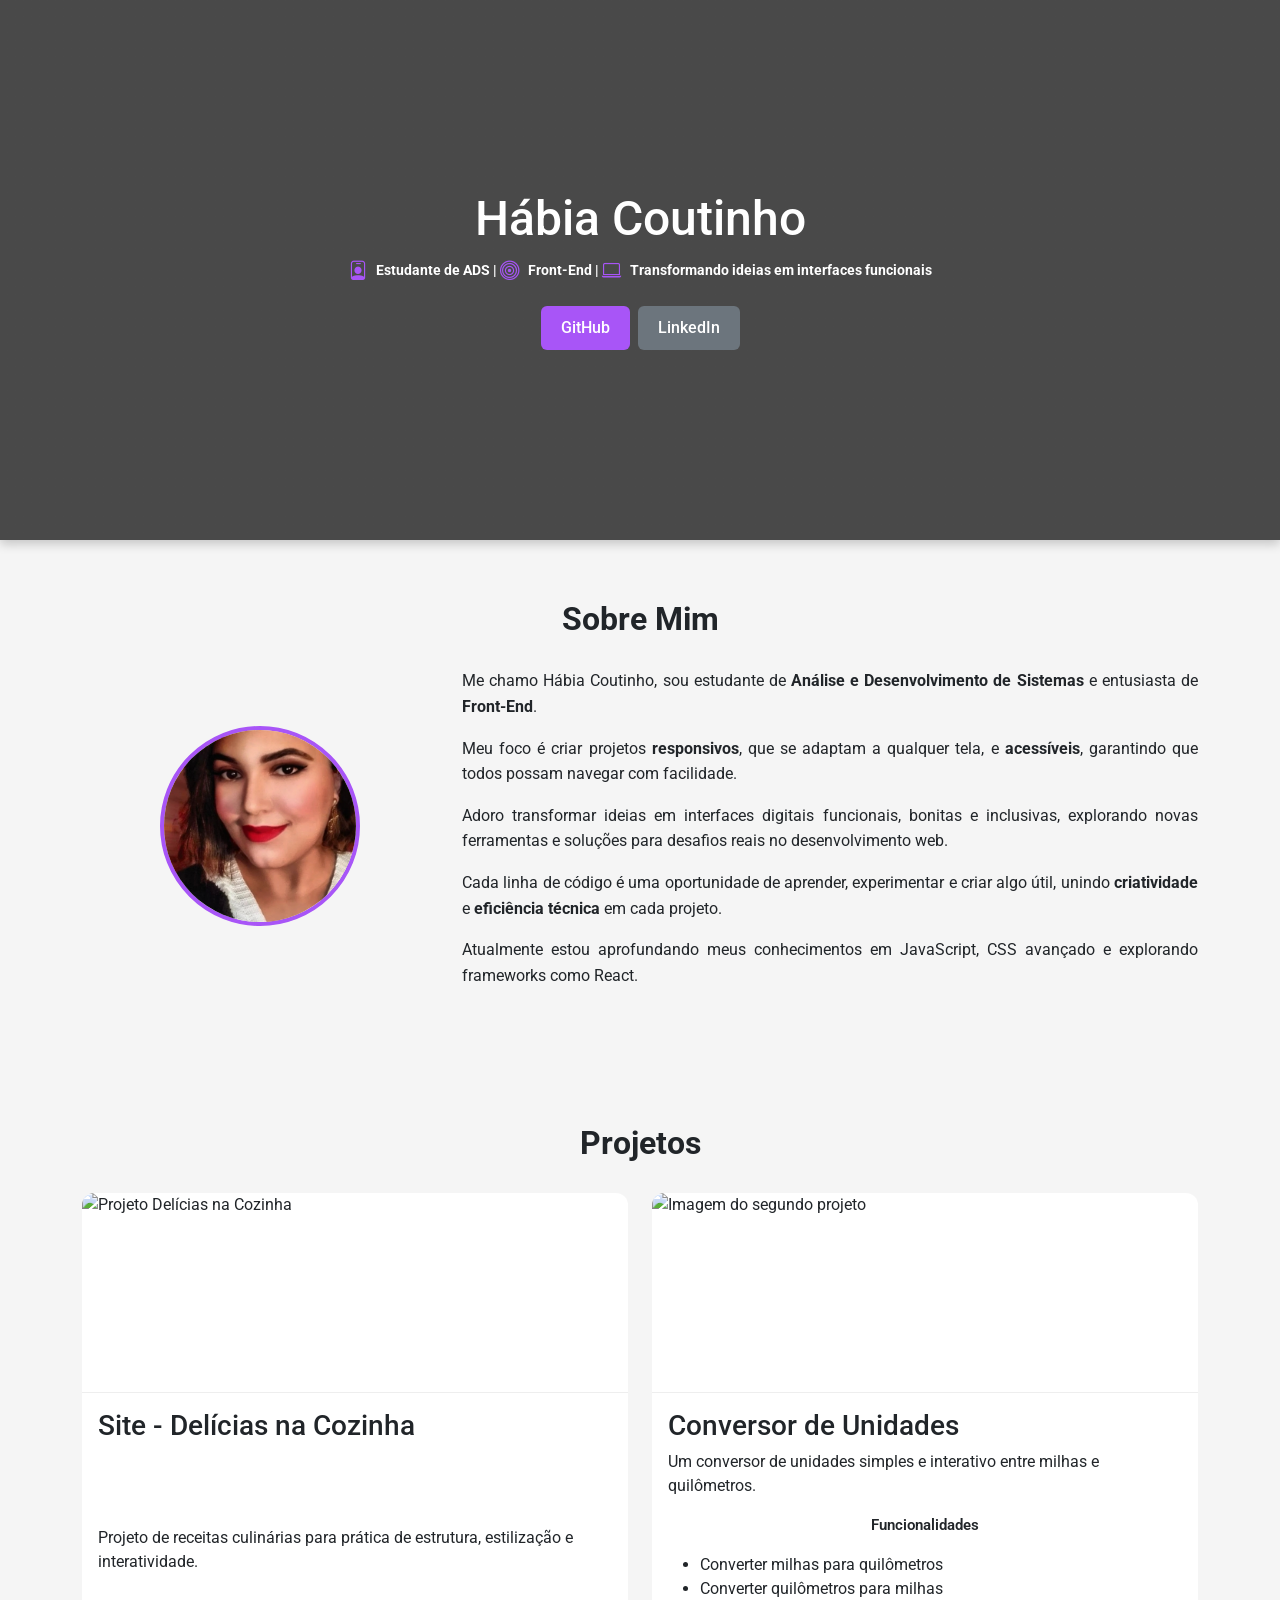
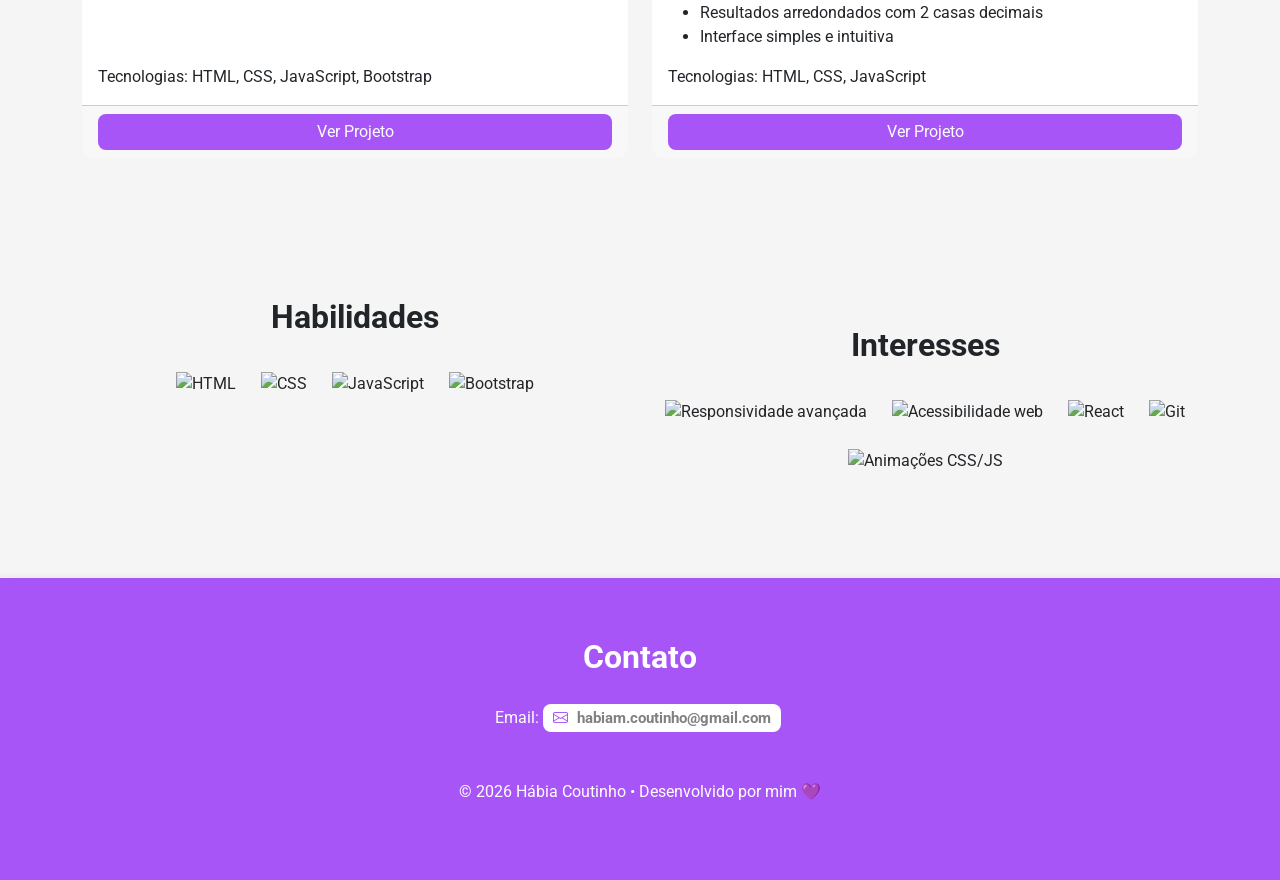
==== index.html @ af14fc9d "Update index.html" ====
<!doctype html>
<html lang="pt-BR">
  <head>
    <meta charset="UTF-8">
    <meta name="viewport" content="width=device-width, initial-scale=1.0">
    <title>Portfólio - Hábia Coutinho</title>

    <!--- =====SEO e acessibilidade===== -->
    <meta name="description" content="Portfólio de Hábia Coutinho, estudante de ADS focada em Front-End.">
    <meta name="author" content="Hábia Coutinho">
    <meta name="robots" content="index, follow">

    <!-- =====Ícone da aba===== -->
    <link rel="icon" href="favicon.ico">

    <!-- =====Bootstrap CSS===== -->
    <link href="https://cdn.jsdelivr.net/npm/bootstrap@5.3.2/dist/css/bootstrap.min.css" rel="stylesheet">

  <!-- =====Bootstrap Ícones===== -->
    <link rel="stylesheet" href="https://cdn.jsdelivr.net/npm/bootstrap-icons@1.13.0/font/bootstrap-icons.css">

  <!-- =====Google Fonts===== -->
    <link href="https://fonts.googleapis.com/css2?family=Roboto:wght@400;700&display=swap" rel="stylesheet">

  <!-- =====CSS externo===== -->
    <link rel="stylesheet" href="style.css">
  </head>

  <body>
  <!-- =====Cabeçalho===== -->
    <header class="header-footer hero">
      <div class="container">
        <h1>Hábia Coutinho</h1>
    <p class="descricao">
  <i class="bi bi-person-badge"></i> Estudante de ADS |
  <i class="bi bi-bullseye"></i> Front-End | <i class="bi bi-laptop"></i> Transformando ideias em interfaces funcionais
</p>

  <!-- =====Links de navegação===== -->
        <nav class="mt-3 d-flex justify-content-center gap-2">
          <a href="https://github.com/Habia-Coutinho" class="btn btn-primary" target="_blank" rel="noopener noreferrer">
            GitHub
          </a>
          <a href="https://www.linkedin.com/in/habia-coutinho" class="btn btn-secondary" target="_blank" rel="noopener noreferrer">
            LinkedIn
          </a>
        </nav>
      </div>
    </header>

    <!-- =====Descrição Sobre mim===== -->
    <section id="sobre-mim">
      <div class="container">
        <h2>Sobre Mim</h2>
<div class="row align-items-center">
  <!-- Foto -->
  <div class="col-md-4 text-center">
        <img src="imagens/minha-foto.png" alt="Foto de Hábia Coutinho" class="img-fluid foto-perfil">
  </div>
      <!-- Texto -->
<div class="col-md-8">
        <p>
          Me chamo Hábia Coutinho, sou estudante de <strong>Análise e Desenvolvimento de Sistemas</strong> e entusiasta de <strong>Front-End</strong>.</p>

         <p> Meu foco é criar projetos <strong>responsivos</strong>, que se adaptam a qualquer tela, e <strong>acessíveis</strong>, garantindo que todos possam navegar com facilidade.</p>

          <p>Adoro transformar ideias em interfaces digitais funcionais, bonitas e inclusivas, explorando novas ferramentas e soluções para desafios reais no desenvolvimento web.</p>

          <p>Cada linha de código é uma oportunidade de aprender, experimentar e criar algo útil, unindo <strong>criatividade</strong> e <strong>eficiência técnica</strong> em cada projeto.</p>
          
<p>Atualmente estou aprofundando meus conhecimentos em JavaScript, CSS avançado e explorando frameworks como React.</p>
</div>
   </div>
      </div>
    </section>

    <!-- =====Listas de projetos===== -->
    <section id="projetos">
      <div class="container">
        <h2>Projetos</h2>

        <div class="row g-4">
          <!-- Projeto 1 -->
          <div class="col-md-6">
            <div class="card projeto-card h-100">
              <img src="projeto1.jpg" class="card-img-top" alt="Projeto Delícias na Cozinha">

              <div class="card-body">
                <h3 class="card-title">Site - Delícias na Cozinha</h3>
                <p class="card-text">
                  Projeto de receitas culinárias para prática de estrutura, estilização e interatividade.
                </p>
                <p class="card-text">
                  Tecnologias: HTML, CSS, JavaScript, Bootstrap
                </p>
              </div>

              <div class="card-footer text-center">
  <a href="https://habia-coutinho.github.io/jp-tcc-receitas-01-front/" class="btn btn-primary" target="_blank" rel="noopener noreferrer">
                  Ver Projeto 
                </a>
              </div>
            </div>
          </div>

          <!-- Projeto 2 -->
          <div class="col-md-6">
            <div class="card projeto-card h-100">
              <img src="projeto2.jpg" class="card-img-top" alt="Imagem do segundo projeto">

              <div class="card-body">
                <h3 class="card-title">Conversor de Unidades</h3>
                <p class="card-text">Um conversor de unidades simples e interativo entre milhas e quilômetros.</p>
                  <p class="titulo-secundario">Funcionalidades</p>
    <ul>
<li>Converter milhas para quilômetros</li>
<li>Converter quilômetros para milhas</li>
<li>Resultados arredondados com 2 casas decimais</li>
<li>Interface simples e intuitiva</li>
    </ul>
                <p class="card-text">Tecnologias: HTML, CSS, JavaScript</p>
              </div>

              <div class="card-footer text-center">
                <a href="https://habia-coutinho.github.io/unit-converter/" class="btn btn-primary" target="_blank" rel="noopener noreferrer">
                  Ver Projeto 
                </a>
              </div>
            </div>
          </div>
        </div>
      </div>
    </section>

<!-- =====Habilidades e Interesses===== -->
<section id="habilidades">
  <div class="container">
    <div class="row">
      <!-- Habilidades aprendidas -->
      <div class="col-md-6">
        <h2>Habilidades</h2>
        <div class="skills">
          <img src="https://img.shields.io/badge/HTML-E34F26?style=for-the-badge&logo=html5&logoColor=white" alt="HTML">
          <img src="https://img.shields.io/badge/CSS-1572B6?style=for-the-badge&logo=css3&logoColor=white" alt="CSS">
          <img src="https://img.shields.io/badge/JavaScript-F7DF1E?style=for-the-badge&logo=javascript&logoColor=black" alt="JavaScript">
          <img src="https://img.shields.io/badge/Bootstrap-7952B3?style=for-the-badge&logo=bootstrap&logoColor=white" alt="Bootstrap">
        </div>
      </div>

      <!--Interesses -->
      <div class="col-md-6">
     <h2 class="mt-5">Interesses</h2>
        <div class="skills">
          <img src="https://img.shields.io/badge/Responsividade-4CAF50?style=for-the-badge&logo=css3&logoColor=white" alt="Responsividade avançada">
          <img src="https://img.shields.io/badge/Acessibilidade-2196F3?style=for-the-badge&logo=accessibility&logoColor=white" alt="Acessibilidade web">
          <img src="https://img.shields.io/badge/React-61DAFB?style=for-the-badge&logo=react&logoColor=black" alt="React">
          <img src="https://img.shields.io/badge/Git-F05032?style=for-the-badge&logo=git&logoColor=white" alt="Git">
          <img src="https://img.shields.io/badge/Animações-FF9800?style=for-the-badge&logo=css3&logoColor=white" alt="Animações CSS/JS">
        </div>
      </div>
    </div>
  </div>
</section>

    <!-- ===== Contato ===== -->
    <footer class="header-footer footer-site">
      <div class="container">
        <h2>Contato</h2>
        <p>
          Email:
          <a href="mailto:habiam.coutinho@gmail.com" class="email-badge">
<i class="bi bi-envelope"></i>
  habiam.coutinho@gmail.com
          </a>
        </p>
        <p class="rodape">© 2026 Hábia Coutinho • Desenvolvido por mim 💜</p>
      </div>
    </footer>

  <!-- =====Bootstrap===== JS -->
    <script src="https://cdn.jsdelivr.net/npm/bootstrap@5.3.2/dist/js/bootstrap.bundle.min.js"></script>

    <!-- =====JavaScript externo===== -->
    <script src="script.js"></script>
  </body>
</html>
---- style.css ----
/* ===================== */
/* BASE / GERAL */
/* ===================== */

body {
  background-color: #f5f5f5;
  font-family: 'Roboto', sans-serif;
}

h2 {
  text-align: center;
  margin-bottom: 30px;
  font-weight: 700;
}

section {
  padding: 60px 0;
}

a {
  text-decoration: none;
  color: inherit;
}

/* ===================== */
/* HEADER / HERO */
/* ===================== */

.header-footer {
  color: white;
  padding: 100px 0;
  text-align: center;
  box-shadow: 0 4px 10px rgba(0, 0, 0, 0.2);
}

.hero {
  min-height: 60vh;
  display: flex;
  flex-direction: column;
  justify-content: center;
  align-items: center;
  text-align: center;

  background-image: url("img/header-bg.jpg"); /* Banner */
  background-size: cover;
  background-position: center;
  background-repeat: no-repeat;
  position: relative;
}

.hero .container {
  width: 100%;
}

.hero::before {
  content: "";
  position: absolute;
  top: 0;
  left: 0;
  width: 100%;
  height: 100%;
  background: linear-gradient(
    rgba(0, 0, 0, 0.7),
    rgba(0, 0, 0, 0.7)
  );
}

.header-footer .container {
  position: relative;
  z-index: 1;
}

.header-footer h1 {
  font-size: 3rem;
  margin-bottom: 10px;
}

/* ===================== */
/* DESCRIÇÃO */
/* ===================== */

.descricao {
  font-weight: 700;
  margin-bottom: 20px;
  text-align: center;
  font-size: 0.9rem;
}

.descricao i {
  color: #a855f7;
  font-size: 1.2rem;
  margin-right: 6px;
  vertical-align: middle;
}

/* ===================== */
/* BOTÕES */
/* ===================== */

.btn {
  transition: all 0.3s ease;
  border: none;
}

.btn-primary {
  background-color: #a855f7;
}

.btn-primary:hover {
  background-color: #9333ea;
}

.btn-primary:active,
.btn-primary:focus {
  background-color: #7e22ce;
}

.header-footer .btn {
  padding: 10px 20px;
  font-weight: 500;
}

.header-footer .btn:hover {
  opacity: 0.85;
  transform: scale(1.03);
}

/* ===================== */
/* SOBRE */
/* ===================== */

#sobre-mim p {
  line-height: 1.6;
  text-align: justify;
}

/* Foto de perfil */
.foto-perfil {
  max-width: 200px;
  border-radius: 50%;
  margin-bottom: 20px;
  border: 4px solid #a855f7;
}

/* ===================== */
/* PROJETOS */
/* ===================== */

/* Card */
.projeto-card {
  border: none;
  border-radius: 12px;
  overflow: hidden;
  transition: 0.3s;
  background-color: white;
}

.projeto-card:hover {
  transform: translateY(-8px);
  box-shadow: 0 10px 20px rgba(0,0,0,0.2);
}

/* Imagem do card */
.card-img-top {
  height: 200px;
  object-fit: cover;
  border-bottom: 1px solid #eee;
}

/* Corpo do card */
.card-body {
  display: flex;
  flex-direction: column;
  justify-content: space-between;
}

.projeto-card .btn {
  width: 100%;
  border-radius: 8px;
}

/* Título secundário */
.titulo-secundario {
  text-align: center;
  font-size: 0.95rem;
  font-weight: 600;
}

/* ===================== */
/* HABILIDADES */
/* ===================== */

#habilidades {
  text-align: center;
}

#habilidades h2 {
  margin-top: 20px;
}

/* Lista de skills */
.skills {
  display: flex;
  justify-content: center;
  flex-wrap: wrap;
  gap: 15px;
  margin-top: 20px;
}

.skills img {
  transition: 0.3s;
  filter: grayscale(20%);
  margin: 5px;
}

.skills img:hover {
  transform: scale(1.1);
  filter: none;
  box-shadow: 0 4px 12px rgba(0,0,0,0.15);
}

/* ===================== */
/* FOOTER */
/* ===================== */

.footer-site {
  background-color: #a855f7;
  padding: 60px 0;
  margin-top: 40px;
  text-align: center;
  background-image: none;
}

.footer-site i {
  color: #a855f7;
  margin-right: 5px;
}

/* Email */
.email-badge {
  background-color: white;
  color: gray;
  padding: 5px 10px;
  border-radius: 8px;
  font-weight: bold;
  font-size: 0.95em;
  text-decoration: none;
  transition: background-color 0.3s;
  margin-right: 5px;
  vertical-align: middle;
}

.email-badge:hover {
  background-color: #6C3483;
  text-decoration: none;
  color: white;
}

/* Texto final do rodapé */
.rodape {
  margin-top: 50px;
}
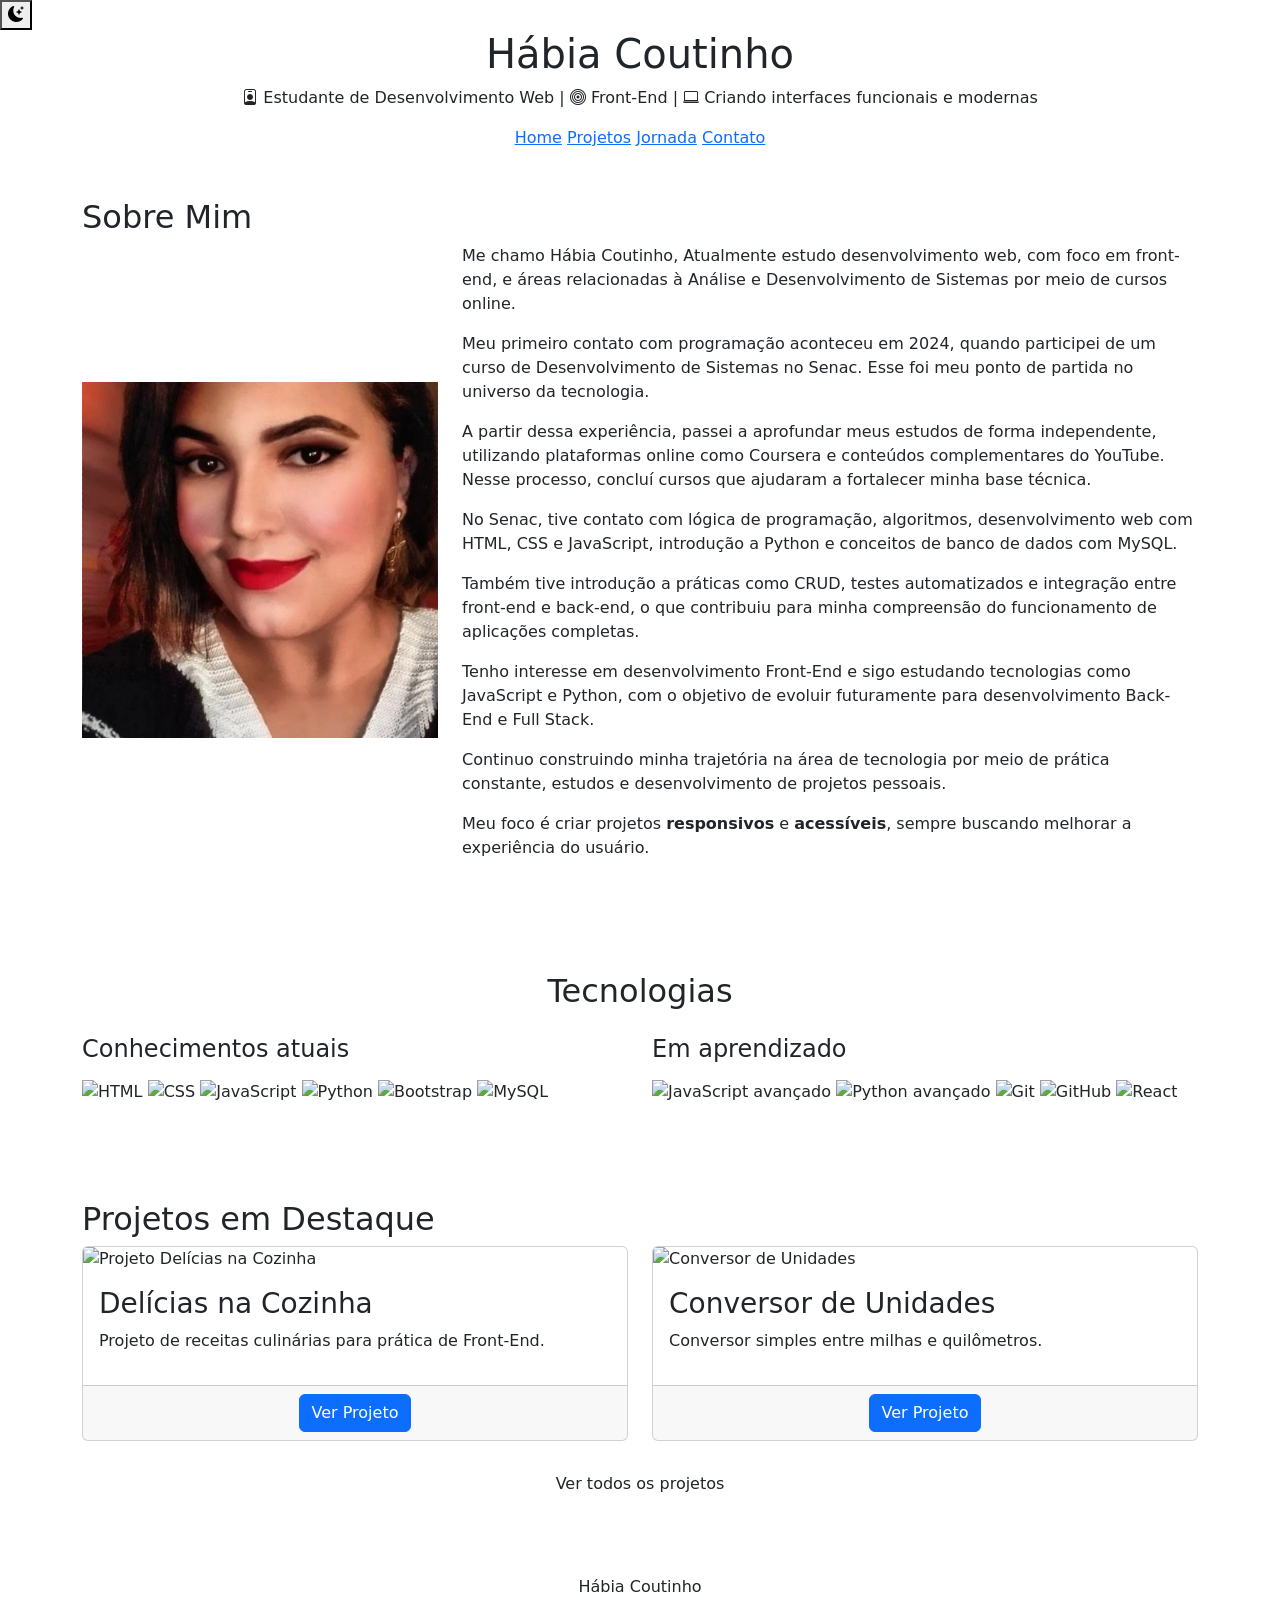
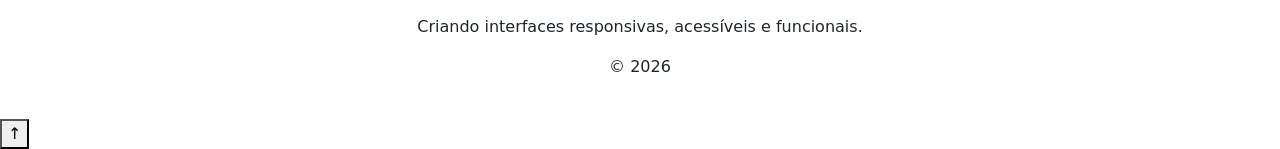
==== commit cd6beff7: "Add files via upload" ====
--- a/index.html
+++ b/index.html
@@ -1,187 +1,253 @@
-
 <!doctype html>
 <html lang="pt-BR">
-  <head>
-    <meta charset="UTF-8">
-    <meta name="viewport" content="width=device-width, initial-scale=1.0">
-    <title>Portfólio - Hábia Coutinho</title>
-
-    <!--- =====SEO e acessibilidade===== -->
-    <meta name="description" content="Portfólio de Hábia Coutinho, estudante de ADS focada em Front-End.">
-    <meta name="author" content="Hábia Coutinho">
-    <meta name="robots" content="index, follow">
-
-    <!-- =====Ícone da aba===== -->
-    <link rel="icon" href="favicon.ico">
-
-    <!-- =====Bootstrap CSS===== -->
-    <link href="https://cdn.jsdelivr.net/npm/bootstrap@5.3.2/dist/css/bootstrap.min.css" rel="stylesheet">
-
-  <!-- =====Bootstrap Ícones===== -->
-    <link rel="stylesheet" href="https://cdn.jsdelivr.net/npm/bootstrap-icons@1.13.0/font/bootstrap-icons.css">
-
-  <!-- =====Google Fonts===== -->
-    <link href="https://fonts.googleapis.com/css2?family=Roboto:wght@400;700&display=swap" rel="stylesheet">
-
-  <!-- =====CSS externo===== -->
-    <link rel="stylesheet" href="style.css">
-  </head>
-
-  <body>
-  <!-- =====Cabeçalho===== -->
-    <header class="header-footer hero">
+<head>
+  <meta charset="UTF-8">
+  <meta name="viewport" content="width=device-width, initial-scale=1.0">
+
+  <title>Portfólio - Hábia Coutinho</title>
+
+  <!-- SEO -->
+  <meta name="description" content="Portfólio de Hábia Coutinho, estudante de ADS focada em Front-End.">
+  <meta name="author" content="Hábia Coutinho">
+  <meta name="robots" content="index, follow">
+
+  <!-- Favicon -->
+  <link rel="icon" type="image/png" href="imagens/favicon.png">
+
+  <!-- Bootstrap -->
+  <link href="https://cdn.jsdelivr.net/npm/bootstrap@5.3.2/dist/css/bootstrap.min.css" rel="stylesheet">
+
+  <!-- Bootstrap Icons -->
+  <link rel="stylesheet" href="https://cdn.jsdelivr.net/npm/bootstrap-icons@1.13.0/font/bootstrap-icons.css">
+
+  <!-- Google Fonts -->
+  <link href="https://fonts.googleapis.com/css2?family=Roboto:wght@400;700&display=swap" rel="stylesheet">
+
+  <!-- CSS -->
+  <link rel="stylesheet" href="css/style.css">
+</head>
+
+<body>
+
+  <!-- HEADER / HERO -->
+  <header class="header-footer hero">
+    
+    <!-- BOTÃO TEMA -->
+   <button id="toggleTheme"
+        class="btn-tema"
+        aria-label="Alternar tema">
+
+  <i id="themeIcon" class="bi bi-moon-stars-fill"></i>
+
+</button>
+    
+    <div class="container text-center">
+
+      <h1>Hábia Coutinho</h1>
+
+      <p class="descricao">
+        <i class="bi bi-person-badge"></i> Estudante de Desenvolvimento Web |
+        <i class="bi bi-bullseye"></i> Front-End |
+        <i class="bi bi-laptop"></i> Criando interfaces funcionais e modernas
+      </p>
+
+      <!-- NAV GLOBAL -->
+<nav class="menu-nav">
+
+  <a href="index.html" class="active hover-lift">Home</a>
+
+  <a href="projetos.html" class="hover-lift">Projetos</a>
+
+  <a href="jornada.html" class="hover-lift">Jornada</a>
+
+  <a href="contato.html" class="hover-lift">Contato</a>
+
+</nav>
+
+    </div>
+  </header>
+
+  <!-- MAIN -->
+  <main>
+
+    <!-- SOBRE MIM -->
+    <section id="sobre-mim" class="py-5">
       <div class="container">
-        <h1>Hábia Coutinho</h1>
-    <p class="descricao">
-  <i class="bi bi-person-badge"></i> Estudante de ADS |
-  <i class="bi bi-bullseye"></i> Front-End | <i class="bi bi-laptop"></i> Transformando ideias em interfaces funcionais
-</p>
-
-  <!-- =====Links de navegação===== -->
-        <nav class="mt-3 d-flex justify-content-center gap-2">
-          <a href="https://github.com/Habia-Coutinho" class="btn btn-primary" target="_blank" rel="noopener noreferrer">
-            GitHub
-          </a>
-          <a href="https://www.linkedin.com/in/habia-coutinho" class="btn btn-secondary" target="_blank" rel="noopener noreferrer">
-            LinkedIn
-          </a>
-        </nav>
-      </div>
-    </header>
-
-    <!-- =====Descrição Sobre mim===== -->
-    <section id="sobre-mim">
-      <div class="container">
+
         <h2>Sobre Mim</h2>
-<div class="row align-items-center">
-  <!-- Foto -->
-  <div class="col-md-4 text-center">
-        <img src="imagens/minha-foto.png" alt="Foto de Hábia Coutinho" class="img-fluid foto-perfil">
-  </div>
-      <!-- Texto -->
-<div class="col-md-8">
-        <p>
-          Me chamo Hábia Coutinho, sou estudante de <strong>Análise e Desenvolvimento de Sistemas</strong> e entusiasta de <strong>Front-End</strong>.</p>
-
-         <p> Meu foco é criar projetos <strong>responsivos</strong>, que se adaptam a qualquer tela, e <strong>acessíveis</strong>, garantindo que todos possam navegar com facilidade.</p>
-
-          <p>Adoro transformar ideias em interfaces digitais funcionais, bonitas e inclusivas, explorando novas ferramentas e soluções para desafios reais no desenvolvimento web.</p>
-
-          <p>Cada linha de código é uma oportunidade de aprender, experimentar e criar algo útil, unindo <strong>criatividade</strong> e <strong>eficiência técnica</strong> em cada projeto.</p>
-          
-<p>Atualmente estou aprofundando meus conhecimentos em JavaScript, CSS avançado e explorando frameworks como React.</p>
-</div>
-   </div>
+
+        <div class="row align-items-center">
+
+          <!-- FOTO -->
+          <div class="col-md-4 text-center">
+            <img src="imagens/minha-foto.png" alt="Foto de Hábia Coutinho" class="img-fluid foto-perfil">
+          </div>
+
+          <!-- TEXTO -->
+          <div class="col-md-8">
+
+            <p>
+        Me chamo Hábia Coutinho, Atualmente estudo desenvolvimento web, com foco em front-end, e áreas relacionadas à Análise e Desenvolvimento de Sistemas por meio de cursos online.
+            </p>
+        <p>
+          Meu primeiro contato com programação aconteceu em 2024, quando participei de um curso de Desenvolvimento de Sistemas no Senac. Esse foi meu ponto de partida no universo da tecnologia.
+        </p>
+
+        <p>
+          A partir dessa experiência, passei a aprofundar meus estudos de forma independente, utilizando plataformas online como Coursera e conteúdos complementares do YouTube. Nesse processo, concluí cursos que ajudaram a fortalecer minha base técnica.
+        </p>
+
+        <p>
+          No Senac, tive contato com lógica de programação, algoritmos, desenvolvimento web com HTML, CSS e JavaScript, introdução a Python e conceitos de banco de dados com MySQL.
+        </p>
+
+        <p>
+          Também tive introdução a práticas como CRUD, testes automatizados e integração entre front-end e back-end, o que contribuiu para minha compreensão do funcionamento de aplicações completas.
+        </p>
+
+        <p>
+          Tenho interesse em desenvolvimento Front-End e sigo estudando tecnologias como JavaScript e Python, com o objetivo de evoluir futuramente para desenvolvimento Back-End e Full Stack.
+        </p>
+
+        <p>
+          Continuo construindo minha trajetória na área de tecnologia por meio de prática constante, estudos e desenvolvimento de projetos pessoais.
+        </p>
+
+            <p>
+              Meu foco é criar projetos <strong>responsivos</strong> e <strong>acessíveis</strong>, sempre buscando melhorar a experiência do usuário.
+            </p>
+
+          </div>
+
+        </div>
+
       </div>
     </section>
 
-    <!-- =====Listas de projetos===== -->
-    <section id="projetos">
-      <div class="container">
-        <h2>Projetos</h2>
-
-        <div class="row g-4">
-          <!-- Projeto 1 -->
-          <div class="col-md-6">
-            <div class="card projeto-card h-100">
-              <img src="projeto1.jpg" class="card-img-top" alt="Projeto Delícias na Cozinha">
-
-              <div class="card-body">
-                <h3 class="card-title">Site - Delícias na Cozinha</h3>
-                <p class="card-text">
-                  Projeto de receitas culinárias para prática de estrutura, estilização e interatividade.
-                </p>
-                <p class="card-text">
-                  Tecnologias: HTML, CSS, JavaScript, Bootstrap
-                </p>
-              </div>
-
-              <div class="card-footer text-center">
-  <a href="https://habia-coutinho.github.io/jp-tcc-receitas-01-front/" class="btn btn-primary" target="_blank" rel="noopener noreferrer">
-                  Ver Projeto 
-                </a>
-              </div>
-            </div>
-          </div>
-
-          <!-- Projeto 2 -->
-          <div class="col-md-6">
-            <div class="card projeto-card h-100">
-              <img src="projeto2.jpg" class="card-img-top" alt="Imagem do segundo projeto">
-
-              <div class="card-body">
-                <h3 class="card-title">Conversor de Unidades</h3>
-                <p class="card-text">Um conversor de unidades simples e interativo entre milhas e quilômetros.</p>
-                  <p class="titulo-secundario">Funcionalidades</p>
-    <ul>
-<li>Converter milhas para quilômetros</li>
-<li>Converter quilômetros para milhas</li>
-<li>Resultados arredondados com 2 casas decimais</li>
-<li>Interface simples e intuitiva</li>
-    </ul>
-                <p class="card-text">Tecnologias: HTML, CSS, JavaScript</p>
-              </div>
-
-              <div class="card-footer text-center">
-                <a href="https://habia-coutinho.github.io/unit-converter/" class="btn btn-primary" target="_blank" rel="noopener noreferrer">
-                  Ver Projeto 
-                </a>
-              </div>
-            </div>
-          </div>
-        </div>
-      </div>
-    </section>
-
-<!-- =====Habilidades e Interesses===== -->
-<section id="habilidades">
+    <!-- TECNOLOGIAS -->
+<section id="tecnologias" class="py-5">
   <div class="container">
-    <div class="row">
-      <!-- Habilidades aprendidas -->
+
+    <h2 class="text-center mb-4">Tecnologias</h2>
+
+    <div class="row g-4">
+
+      <!-- CONHECIMENTO ATUAL -->
       <div class="col-md-6">
-        <h2>Habilidades</h2>
+
+        <h4 class="mb-3">Conhecimentos atuais</h4>
+
         <div class="skills">
           <img src="https://img.shields.io/badge/HTML-E34F26?style=for-the-badge&logo=html5&logoColor=white" alt="HTML">
           <img src="https://img.shields.io/badge/CSS-1572B6?style=for-the-badge&logo=css3&logoColor=white" alt="CSS">
           <img src="https://img.shields.io/badge/JavaScript-F7DF1E?style=for-the-badge&logo=javascript&logoColor=black" alt="JavaScript">
+          <img src="https://img.shields.io/badge/Python-3776AB?style=for-the-badge&logo=python&logoColor=white" alt="Python">
           <img src="https://img.shields.io/badge/Bootstrap-7952B3?style=for-the-badge&logo=bootstrap&logoColor=white" alt="Bootstrap">
-        </div>
-      </div>
-
-      <!--Interesses -->
+          <img src="https://img.shields.io/badge/MySQL-4479A1?style=for-the-badge&logo=mysql&logoColor=white" alt="MySQL">
+        </div>
+
+      </div>
+
+      <!-- EM APRENDIZADO -->
       <div class="col-md-6">
-     <h2 class="mt-5">Interesses</h2>
+
+        <h4 class="mb-3">Em aprendizado</h4>
+
         <div class="skills">
-          <img src="https://img.shields.io/badge/Responsividade-4CAF50?style=for-the-badge&logo=css3&logoColor=white" alt="Responsividade avançada">
-          <img src="https://img.shields.io/badge/Acessibilidade-2196F3?style=for-the-badge&logo=accessibility&logoColor=white" alt="Acessibilidade web">
+          <img src="https://img.shields.io/badge/JavaScript%20Avançado-F7DF1E?style=for-the-badge&logo=javascript&logoColor=black" alt="JavaScript avançado">
+          <img src="https://img.shields.io/badge/Python%20Avançado-3776AB?style=for-the-badge&logo=python&logoColor=white" alt="Python avançado">
+          <img src="https://img.shields.io/badge/Git-F05032?style=for-the-badge&logo=git&logoColor=white" alt="Git">
+          <img src="https://img.shields.io/badge/GitHub-181717?style=for-the-badge&logo=github&logoColor=white" alt="GitHub">
           <img src="https://img.shields.io/badge/React-61DAFB?style=for-the-badge&logo=react&logoColor=black" alt="React">
-          <img src="https://img.shields.io/badge/Git-F05032?style=for-the-badge&logo=git&logoColor=white" alt="Git">
-          <img src="https://img.shields.io/badge/Animações-FF9800?style=for-the-badge&logo=css3&logoColor=white" alt="Animações CSS/JS">
-        </div>
-      </div>
+        </div>
+
+      </div>
+
     </div>
   </div>
 </section>
 
-    <!-- ===== Contato ===== -->
-    <footer class="header-footer footer-site">
+    <!-- PROJETOS EM DESTAQUE -->
+    <section id="destaques" class="py-5">
       <div class="container">
-        <h2>Contato</h2>
-        <p>
-          Email:
-          <a href="mailto:habiam.coutinho@gmail.com" class="email-badge">
-<i class="bi bi-envelope"></i>
-  habiam.coutinho@gmail.com
-          </a>
-        </p>
-        <p class="rodape">© 2026 Hábia Coutinho • Desenvolvido por mim 💜</p>
-      </div>
-    </footer>
-
-  <!-- =====Bootstrap===== JS -->
-    <script src="https://cdn.jsdelivr.net/npm/bootstrap@5.3.2/dist/js/bootstrap.bundle.min.js"></script>
-
-    <!-- =====JavaScript externo===== -->
-    <script src="script.js"></script>
-  </body>
-</html>
+
+        <h2>Projetos em Destaque</h2>
+
+        <div class="row g-4">
+
+          <!-- PROJETO 1 -->
+<div class="col-md-6">
+  <div class="card h-100 projeto-card">
+
+    <img src="projeto1.jpg" class="card-img-top" alt="Projeto Delícias na Cozinha">
+
+    <div class="card-body">
+      <h3> Delícias na Cozinha</h3>
+      <p>Projeto de receitas culinárias para prática de Front-End.</p>
+    </div>
+
+    <div class="card-footer text-center">
+      <a href="https://habia-coutinho.github.io/jp-tcc-receitas-01-front/" 
+         target="_blank" 
+         class="btn btn-primary">
+        Ver Projeto
+      </a>
+    </div>
+
+  </div>
+</div>
+
+          <!-- PROJETO 2 -->
+          <div class="col-md-6">
+            <div class="card h-100 projeto-card">
+
+              <img src="projeto2.jpg" class="card-img-top" alt="Conversor de Unidades">
+
+              <div class="card-body">
+                <h3>Conversor de Unidades</h3>
+                <p>Conversor simples entre milhas e quilômetros.</p>
+              </div>
+
+              <div class="card-footer text-center">
+                <a href="https://habia-coutinho.github.io/unit-converter/" target="_blank" class="btn btn-primary">
+                  Ver Projeto
+                </a>
+              </div>
+
+            </div>
+          </div>
+
+        </div>
+
+        <!-- BOTÃO VER MAIS -->
+        <div class="text-center mt-4">
+<a href="projetos.html" class="btn btn-ver-projetos">
+  Ver todos os projetos
+</a>
+        </div>
+
+      </div>
+    </section>
+
+  </main>
+
+  <!-- FOOTER -->
+<footer class="footer-site text-center py-4">
+  <div class="container">
+
+    <p>Hábia Coutinho</p>
+
+    <p>Criando interfaces responsivas, acessíveis e funcionais.</p>
+
+    <p class="rodape">
+      © 2026
+    </p>
+
+  </div>
+</footer>
+  <button id="btnTopo" class="btn-topo" aria-label="Voltar ao topo">
+  ↑
+</button>
+<script src="js/script.js"></script>
+</body>
+</html>
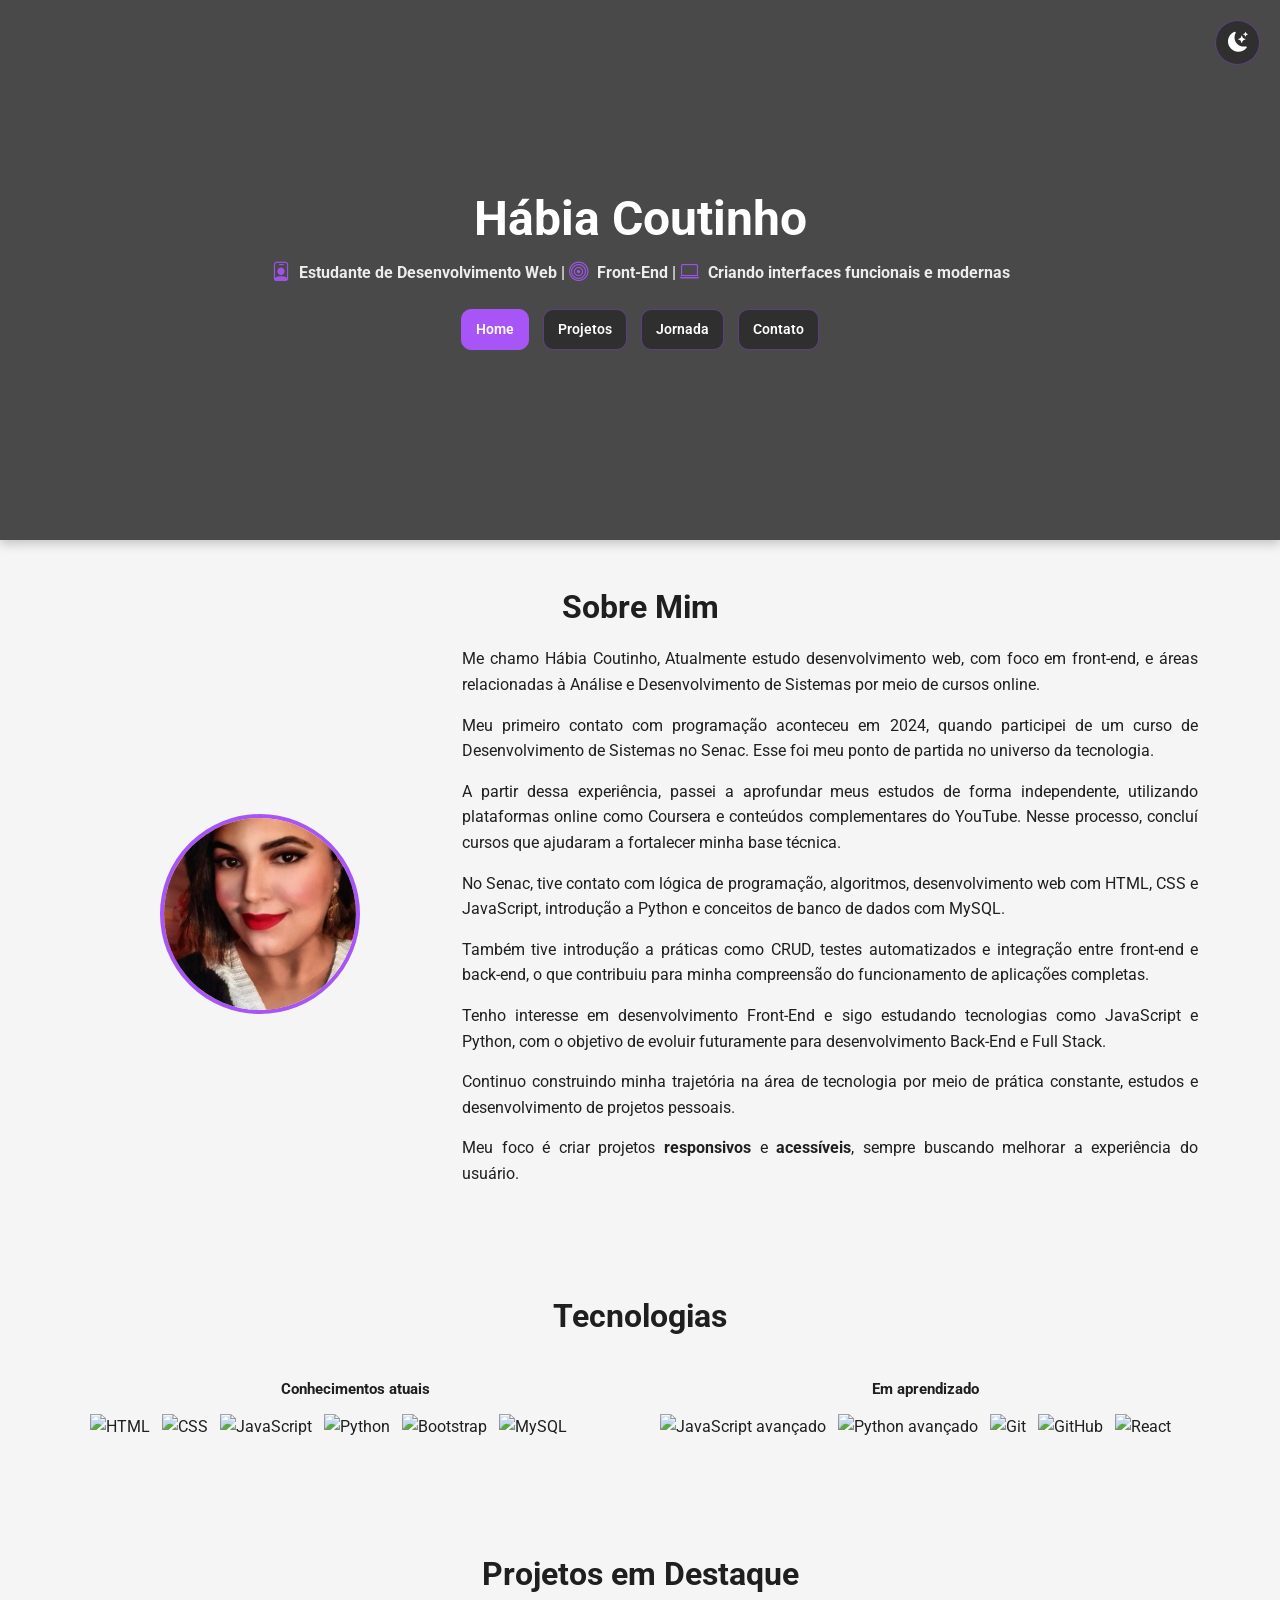
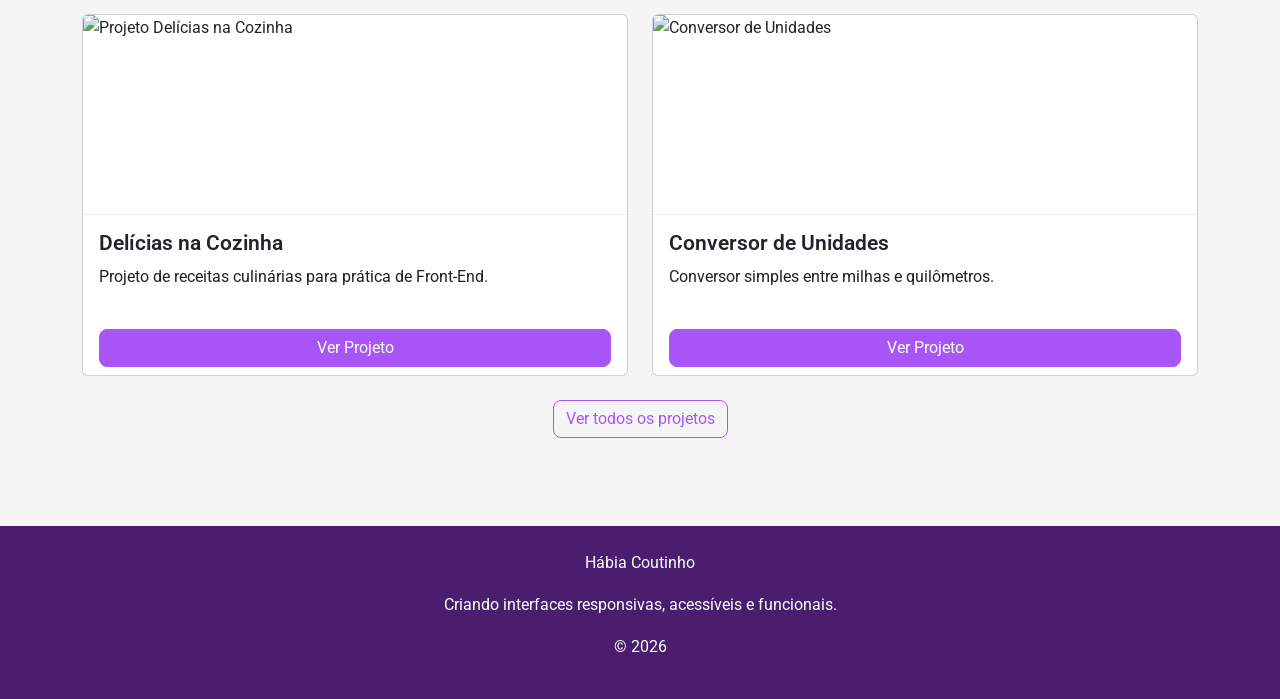
==== commit 7b0eb7d2: "Add files via upload" ====
--- a/index.html
+++ b/index.html
@@ -4,10 +4,10 @@
   <meta charset="UTF-8">
   <meta name="viewport" content="width=device-width, initial-scale=1.0">
 
-  <title>Portfólio - Hábia Coutinho</title>
+  <title>Portfólio | Hábia Coutinho</title>
 
   <!-- SEO -->
-  <meta name="description" content="Portfólio de Hábia Coutinho, estudante de ADS focada em Front-End.">
+  <meta name="description" content="Portfólio de Hábia Coutinho, estudante de Programação.">
   <meta name="author" content="Hábia Coutinho">
   <meta name="robots" content="index, follow">
 
--- a/css/style.css
+++ b/css/style.css
@@ -0,0 +1,660 @@
+/* =========================
+   RESET 
+========================= */
+
+* {
+  margin: 0;
+  padding: 0;
+  box-sizing: border-box;
+}
+
+img {
+  max-width: 100%;
+  height: auto;
+  display: block;
+}
+
+a {
+  text-decoration: none;
+}
+
+/* foco acessível (teclado) */
+a:focus,
+button:focus,
+input:focus,
+textarea:focus {
+  outline: 2px solid #a855f7;
+  outline-offset: 3px;
+}
+
+/* =========================
+   VARIÁVEIS (IDENTIDADE)
+========================= */
+
+:root {
+  --primary: #a855f7;
+  --primary-dark: #6C3483;
+  --text: #1f1f1f;
+  --bg: #f5f5f5;
+  --white: #ffffff;
+}
+
+/* =========================
+   BASE DO SITE
+========================= */
+
+html {
+  scroll-behavior: smooth;
+}
+
+body {
+  background-color: var(--bg);
+  font-family: 'Roboto', sans-serif;
+  color: var(--text);
+  line-height: 1.6;
+}
+
+/* títulos*/
+h1, h2, h3, h4 {
+  line-height: 1.2;
+}
+
+h1 {
+  font-size: 3rem;
+  font-weight: 700;
+  margin-bottom: 10px;
+}
+
+h2 {
+  font-size: 2rem;
+  text-align: center;
+  margin-bottom: 20px;
+  font-weight: 700;
+}
+
+h3 {
+  font-size: 1.3rem;
+  font-weight: 600;
+}
+
+p {
+  line-height: 1.6;
+  color: var(--text);
+}
+
+
+
+/* =========================
+   HEADER / HERO
+========================= */
+
+.header-footer {
+  color: var(--white);
+  padding: 80px 20px;
+  text-align: center;
+  box-shadow: 0 4px 10px rgba(0, 0, 0, 0.2);
+  position: relative;
+}
+
+.header-footer .container{
+  position: relative;
+  z-index: 1;
+}
+
+.header-footer p,
+.footer-site p {
+  color: var(--white);
+}
+
+.hero {
+  min-height: 60vh;
+  display: flex;
+  flex-direction: column;
+  justify-content: center;
+  align-items: center;
+
+  background-image: url("imagens/header-bg.jpg");
+  background-size: cover;
+  background-position: center;
+  background-repeat: no-repeat;
+  position: relative;
+}
+
+/* overlay */
+.hero::before {
+  content: "";
+  position: absolute;
+  inset: 0;
+  background: linear-gradient(
+    rgba(0, 0, 0, 0.7),
+    rgba(0, 0, 0, 0.7)
+  );
+  z-index: 0;
+  pointer-events: none;
+}
+
+/* =========================
+   DESCRIÇÃO
+========================= */
+
+.descricao {
+  font-weight: 700;
+  margin-bottom: 20px;
+  opacity: 0.9;
+}
+
+.descricao i {
+  color: var(--primary);
+  font-size: 1.2rem;
+  margin-right: 5px;
+  vertical-align: middle;
+}
+
+/* =========================
+   NAV 
+========================= */
+
+.menu-nav {
+  display: flex;
+  flex-direction: row;
+  justify-content: center;
+  align-items: center;
+  gap: 14px;
+  margin-top: 20px;
+  flex-wrap: wrap;
+}
+
+.menu-nav a {
+  color: white;
+  font-size: 0.9rem;
+  font-weight: 600;
+  padding: 8px 14px;
+  text-align: center;
+  border-radius: 10px;
+  background: rgba(0, 0, 0, 0.35);
+  border: 1px solid rgba(168, 85, 247, 0.4);
+  transition: 0.3s ease;
+  display: inline-block;
+}
+
+.menu-nav a.active {
+  background-color: var(--primary);
+  color: white;
+  border: 1px solid var(--primary);
+}
+
+.menu-nav a.active:hover {
+  transform: none;
+}
+
+.menu-nav a:hover {
+  background: var(--primary);
+  color: white;
+  transform: none;
+  letter-spacing: 0.5px;
+}
+
+.menu-nav a:focus {
+  outline: 2px solid #a855f7;
+  outline-offset: 2px;
+}
+
+.hover-lift {
+  transition: transform 0.25s ease, box-shadow 0.25s ease;
+}
+
+.hover-lift:hover {
+  transform: translateY(-4px);
+}
+
+/* =========================
+   SEÇÕES
+========================= */
+
+section {
+  padding: 70px 0;
+}
+
+/* =========================
+   SOBRE MIM
+========================= */
+
+#sobre-mim p {
+  text-align: justify;
+  max-width: 800px;
+  margin: 0 auto 15px auto;
+}
+
+.foto-perfil {
+  max-width: 200px;
+  border-radius: 50%;
+  border: 4px solid var(--primary);
+  margin: 0 auto 20px;
+}
+
+/* =========================
+   TECNOLOGIAS
+========================= */
+
+#tecnologias {
+  padding: 80px 0;
+}
+
+#tecnologias h4 {
+  text-align: center;
+  font-size: 15px;
+  margin-bottom: 20px;
+  font-weight: 700;
+}
+
+#tecnologias ul {
+  padding-left: 0;
+  list-style: none;
+  margin: 0;
+  text-align: center;
+}
+
+#tecnologias li {
+  display: inline-block;
+  padding: 10px 14px;
+  background: #fff;
+  border-radius: 8px;
+  margin-bottom: 10px;
+  box-shadow: 0 2px 6px rgba(0,0,0,0.05);
+}
+
+#tecnologias .col-md-6 {
+  padding: 20px;
+}
+
+.skills {
+  display: flex;
+  flex-wrap: wrap;
+  gap: 12px;
+  margin-top: 15px;
+  justify-content: flex-start;
+}
+
+.skills img {
+  transition: 0.3s ease;
+}
+
+.skills img:hover {
+  transform: scale(1.05);
+}
+
+/*==================
+PROJETOS EM DESTAQUE
+=====================*/
+
+.btn-all {
+  padding: 10px 22px;
+  border-radius: 25px;
+  transition: 0.3s ease;
+}
+
+.btn-all:hover {
+  background-color: #a855f7;
+  border-color: #a855f7;
+  color: white;
+  transform: translateY(-3px);
+}
+
+/* =========================
+   PROJETOS (COMPONENTE CARD)
+========================= */
+
+.projeto-card {
+  transition: 0.3s ease;
+}
+
+.projeto-card:hover {
+  transform: translateY(-6px);
+  box-shadow: 0 10px 25px rgba(0,0,0,0.15);
+}
+
+.card-img-top {
+  height: 200px;
+  object-fit: cover;
+  border-bottom: 1px solid #eee;
+}
+
+.card-body {
+  display: flex;
+  flex-direction: column;
+  justify-content: space-between;
+}
+
+.card-footer {
+  background: transparent;
+  border-top: none;
+}
+
+.card-footer .btn {
+  width: 100%;
+  border-radius: 8px;
+}
+
+.btn-outline-custom {
+  border: 1px solid #a855f7;
+  color: #a855f7;
+}
+
+.btn-outline-custom:hover {
+  background-color: #5B2C6F;
+  color: white;
+  transform: translateY(-2px);
+}
+
+/* =========================
+   JORNADA (TIMELINE / LISTA)
+========================= */
+
+.list-group-item {
+  border: none;
+  margin-bottom: 10px;
+  border-radius: 8px;
+}
+
+/* =========================
+   CONTATO (BOTÕES)
+========================= */
+/*header*/
+.btn-primary {
+  background-color: #a855f7;
+  border-color: #a855f7;
+}
+
+.btn-primary:hover {
+  background-color: #6C3483;
+  border-color: #6C3483;
+}
+/*projetos*/
+.btn-ver-projetos {
+  color: #a855f7;
+  border: 1px solid #a855f7;
+  background-color: transparent;
+  border-radius: 8px;
+  transition: 0.3s ease;
+}
+
+.btn-ver-projetos:hover {
+  background-color: #a855f7;
+  color: white;
+  transform: translateY(-2px);
+}
+/*contato*/
+.btn-contato {
+  color: #a855f7;
+  border: 1px solid #a855f7;
+  background-color: transparent;
+  border-radius: 8px;
+  transition: 0.3s ease;
+}
+
+.btn-contato:hover {
+  transform: translateY(-2px);
+  background-color: #a855f7;
+  color: white;
+  border-color: #a855f7;
+}
+
+/* =================
+TIMELINE 
+=================== */
+
+.timeline {
+  position: relative;
+  max-width: 800px;
+  margin: 0 auto;
+  padding-left: 30px;
+}
+
+/* linha vertical */
+.timeline::before {
+  content: "";
+  position: absolute;
+  left: 10px;
+  top: 0;
+  width: 2px;
+  height: 100%;
+  background-color: #a855f7;
+}
+
+/* item */
+.timeline-item {
+  position: relative;
+  margin-bottom: 30px;
+  padding-left: 20px;
+}
+
+/* ponto */
+.timeline-item::before {
+  content: "";
+  position: absolute;
+  left: -2px;
+  top: 6px;
+  width: 12px;
+  height: 12px;
+  background-color: #a855f7;
+  border-radius: 50%;
+}
+
+/* ano */
+.timeline .ano {
+  font-weight: bold;
+  color: #a855f7;
+  display: block;
+  margin-bottom: 5px;
+}
+
+/* texto */
+.timeline-item p {
+  margin: 0;
+  line-height: 1.6;
+}
+
+/*===================
+    TOPO
+====================*/
+
+/*botao topo*/
+.btn-topo {
+  position: fixed;
+  bottom: 20px;
+  right: 20px;
+
+  width: 45px;
+  height: 45px;
+
+  border: none;
+  border-radius: 50%;
+
+  background-color: #a855f7;
+  color: white;
+  font-size: 20px;
+  opacity: 0.9;
+
+  cursor: pointer;
+
+  display: none; 
+
+  box-shadow: 0 4px 10px rgba(0,0,0,0.2);
+  transition: 0.3s ease;
+}
+
+.btn-topo:hover {
+  background-color: #6C3483;
+  opacity: 1;
+  transform: translateY(-4px) scale(1.05);
+}
+/*foco (acessibilidade)*/
+.btn-contato:focus {
+  box-shadow: 0 0 0 0.2rem rgba(168, 85, 247, 0.4);
+}
+
+/* =========================
+   FOOTER
+========================= */
+
+footer {
+  text-align: center;
+  padding: 20px 0;
+  color: var(--text);
+}
+
+.footer-site {
+  background-color: #4a1d6e;
+  color: white;
+  padding: 40px 0;
+  margin-top: 40px;
+  text-align: center;
+}
+
+/* =========================
+   DARK MODE
+========================= */
+
+body.dark-mode {
+  background-color: #0f0f0f;
+  --text: #eaeaea;
+  --surface: #121212;
+  --card: #1e1e1e;
+  --footer: #000000;
+  --primary: #6C3483;
+}
+
+body.dark-mode .header-footer,
+body.dark-mode .header-footer h1,
+body.dark-mode .header-footer p,
+body.dark-mode .menu-nav a {
+  color: #ffffff;
+}
+
+body.dark-mode main {
+  background-color: var(--surface);
+  color: var(--text);
+}
+
+body.dark-mode #tecnologias {
+  background-color: var(--surface);
+  color: var(--text);
+}
+
+body.dark-mode #tecnologias h2,
+body.dark-mode #tecnologias h4,
+body.dark-mode #tecnologias p {
+  color: var(--text);
+}
+
+body.dark-mode #tecnologias li {
+  background-color: #2a2a2a;
+  color: var(--text);
+}
+
+body.dark-mode .projeto-card {
+  background-color: var(--card);
+  color: var(--text);
+}
+
+body.dark-mode .projeto-card p,
+body.dark-mode .projeto-card h3 {
+  color: var(--text);
+}
+
+body.dark-mode .btn-primary {
+  background-color: var(--primary);
+  border-color: var(--primary);
+}
+
+body.dark-mode .btn-primary:hover {
+  background-color: #4b1d6b;
+  border-color: #4b1d6b;
+}
+
+body.dark-mode .btn-outline-custom {
+  border: 1px solid white;
+  color: white;
+}
+
+body.dark-mode .btn-outline-custom:hover {
+  background-color: white;
+  color: black;
+}
+
+body.dark-mode .footer-site {
+  background-color: var(--footer);
+  color: #ffffff;
+}
+
+body.dark-mode .footer-site p,
+body.dark-mode .footer-site h1 {
+  color: #ffffff;
+}
+
+/*posicao do botao*/
+
+.btn-tema{
+  position: absolute;
+  top: 20px;
+  right: 20px;
+  width: 45px;
+  height: 45px;
+  border: none;
+  border-radius: 50%;
+  background: rgba(0,0,0,0.35);
+  color: white;
+  display: flex;
+  align-items: center;
+  justify-content: center;
+  font-size: 20px;
+  border: 1px solid rgba(168,85,247,0.4);
+  cursor: pointer;
+  z-index: 999;
+}
+
+.btn-tema:hover{
+  background:#a855f7;
+  transform:translateY(-2px);
+}
+
+/* =========================
+   RESPONSIVIDADE
+========================= */
+
+/* tablets */
+@media (max-width: 768px) {
+
+  .header-footer h1 {
+    font-size: 2rem;
+  }
+
+  section {
+    padding: 40px 15px;
+  }
+  
+  #tecnologias .row {
+    gap: 20px;
+  }
+
+  .card-img-top {
+    height: 180px;
+  }
+}
+
+/* celulares */
+@media (max-width: 480px) {
+
+  nav {
+    flex-direction: column;
+    gap: 10px;
+  }
+
+  .descricao {
+    font-size: 0.9rem;
+  }
+
+  .card-img-top {
+    height: 160px;
+  }
+}
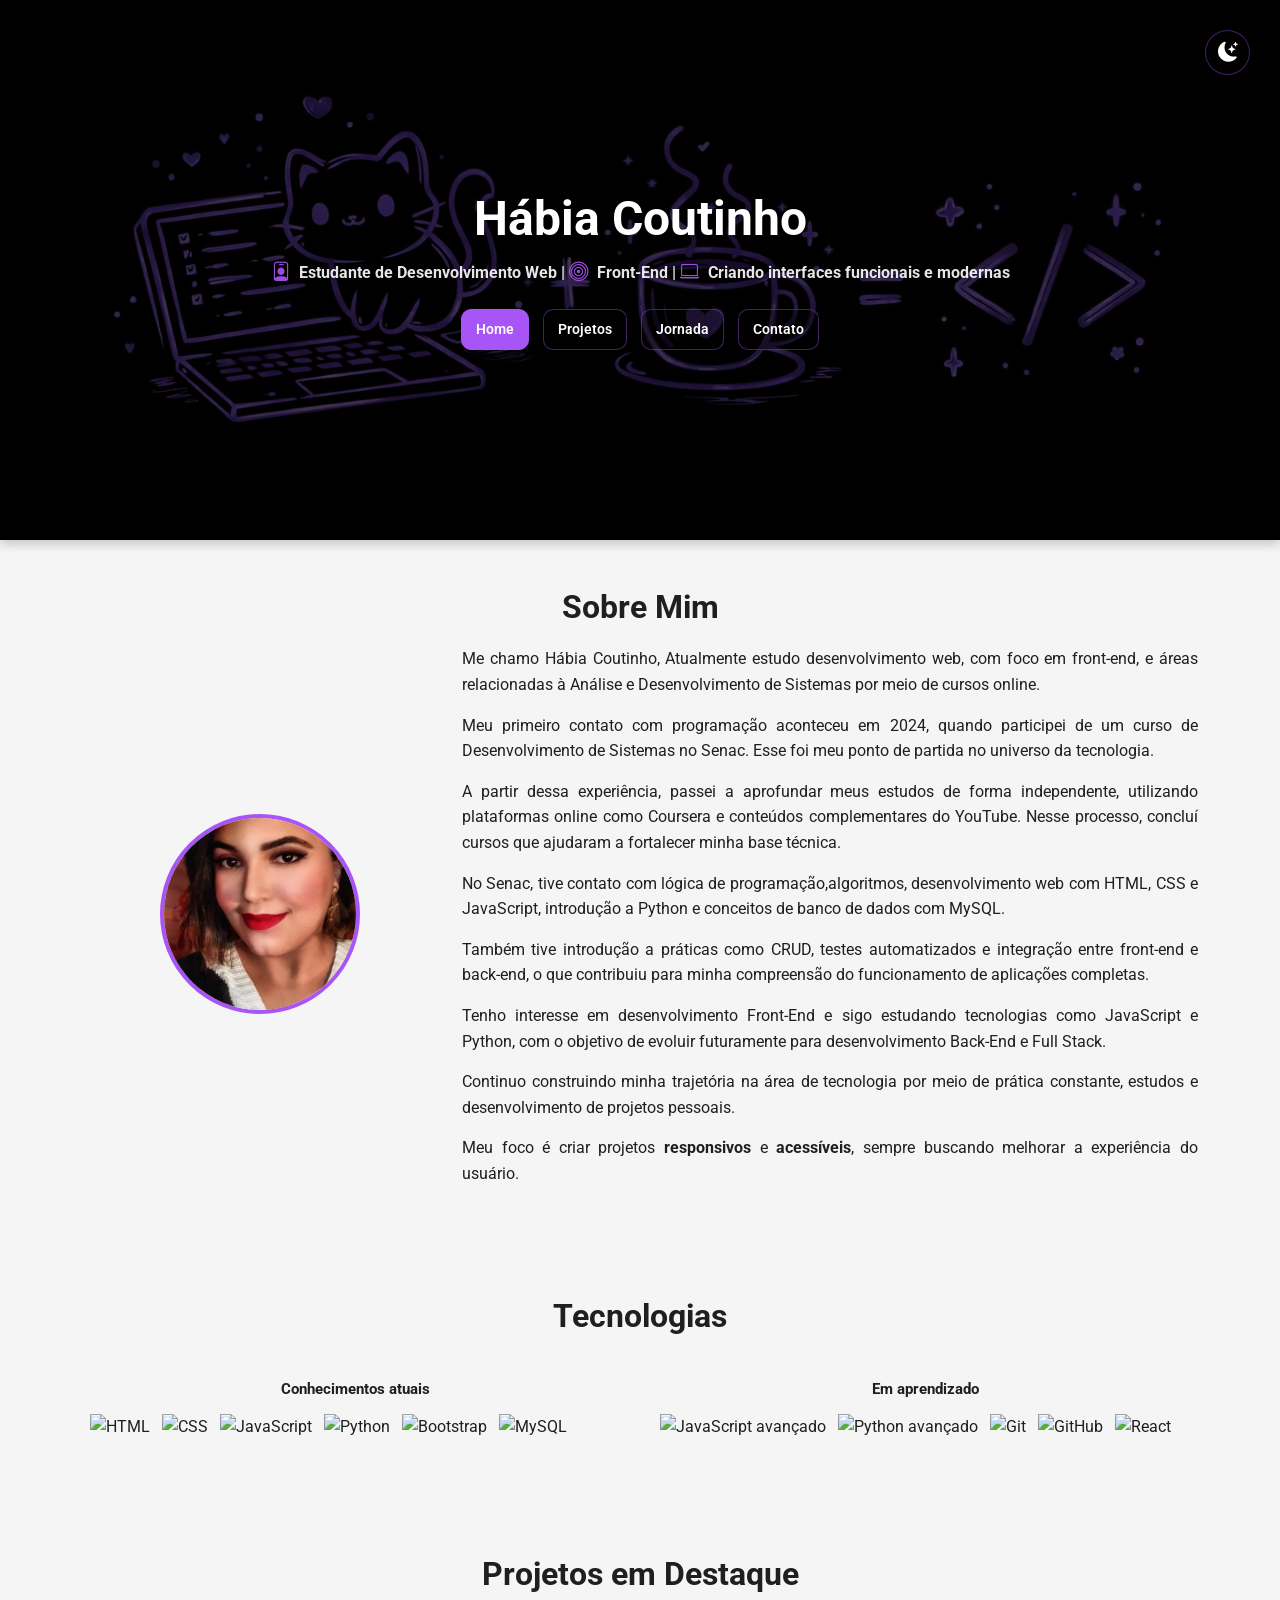
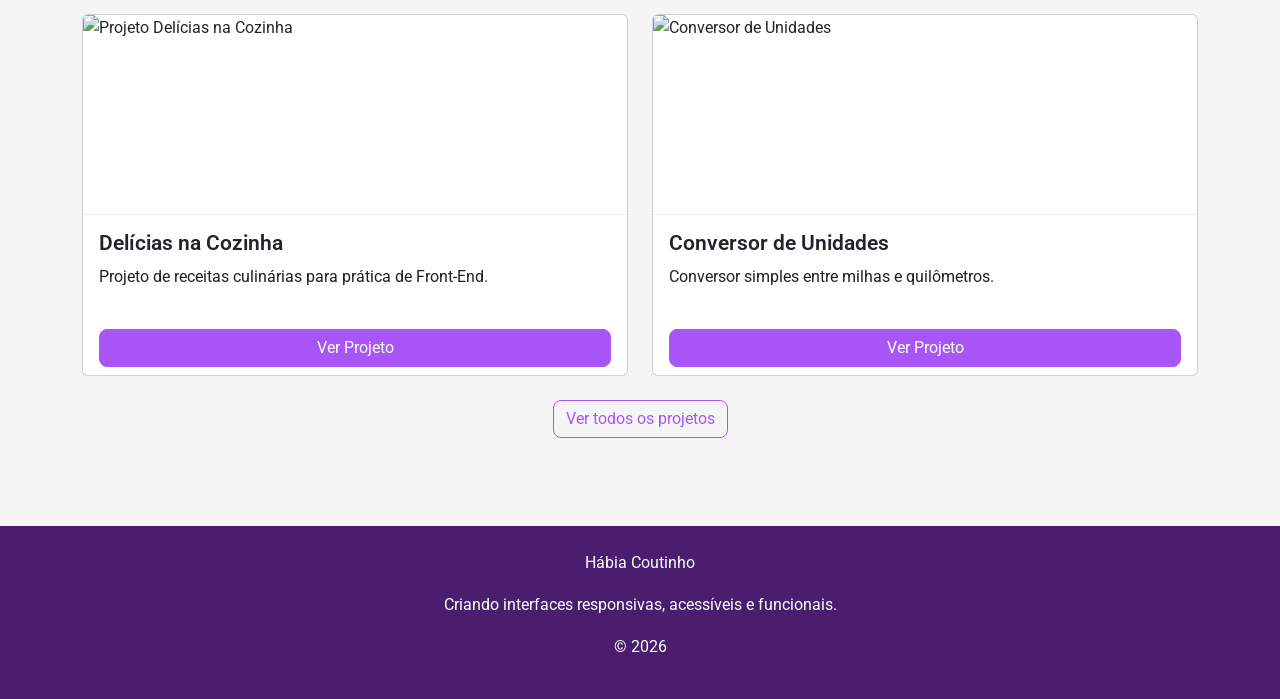
==== commit a1d60497: "Atualizar o index.html" ====
--- a/index.html
+++ b/index.html
@@ -98,7 +98,7 @@
         </p>
 
         <p>
-          No Senac, tive contato com lógica de programação, algoritmos, desenvolvimento web com HTML, CSS e JavaScript, introdução a Python e conceitos de banco de dados com MySQL.
+          No Senac, tive contato com lógica de programação,algoritmos, desenvolvimento web com HTML, CSS e JavaScript, introdução a Python e conceitos de banco de dados com MySQL.
         </p>
 
         <p>
--- a/css/style.css
+++ b/css/style.css
@@ -113,7 +113,7 @@
   justify-content: center;
   align-items: center;
 
-  background-image: url("imagens/header-bg.jpg");
+  background-image: url("../imagens/header-bg.jpg");
   background-size: cover;
   background-position: center;
   background-repeat: no-repeat;
@@ -592,12 +592,12 @@
   color: #ffffff;
 }
 
-/*posicao do botao*/
+/*posicao do botao tema*/
 
 .btn-tema{
   position: absolute;
-  top: 20px;
-  right: 20px;
+  top: 30px;
+  right: 30px;
   width: 45px;
   height: 45px;
   border: none;
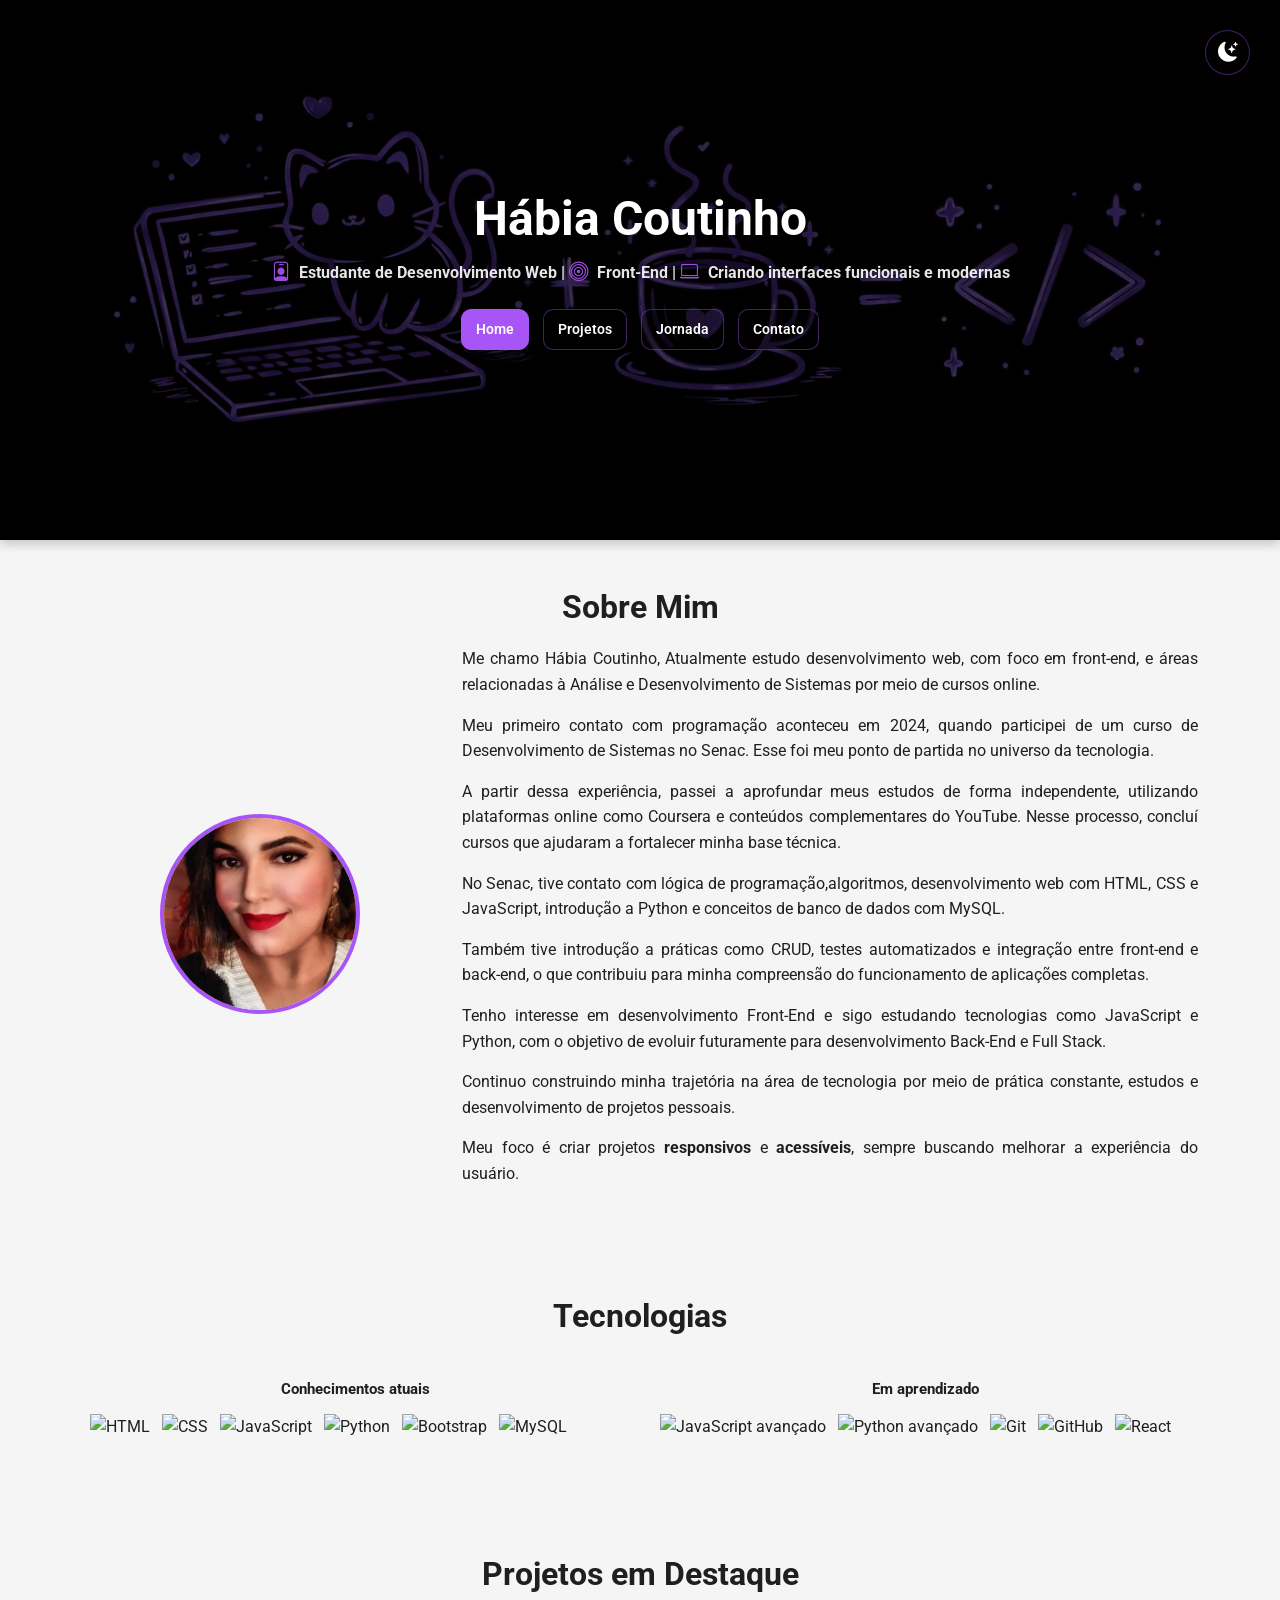
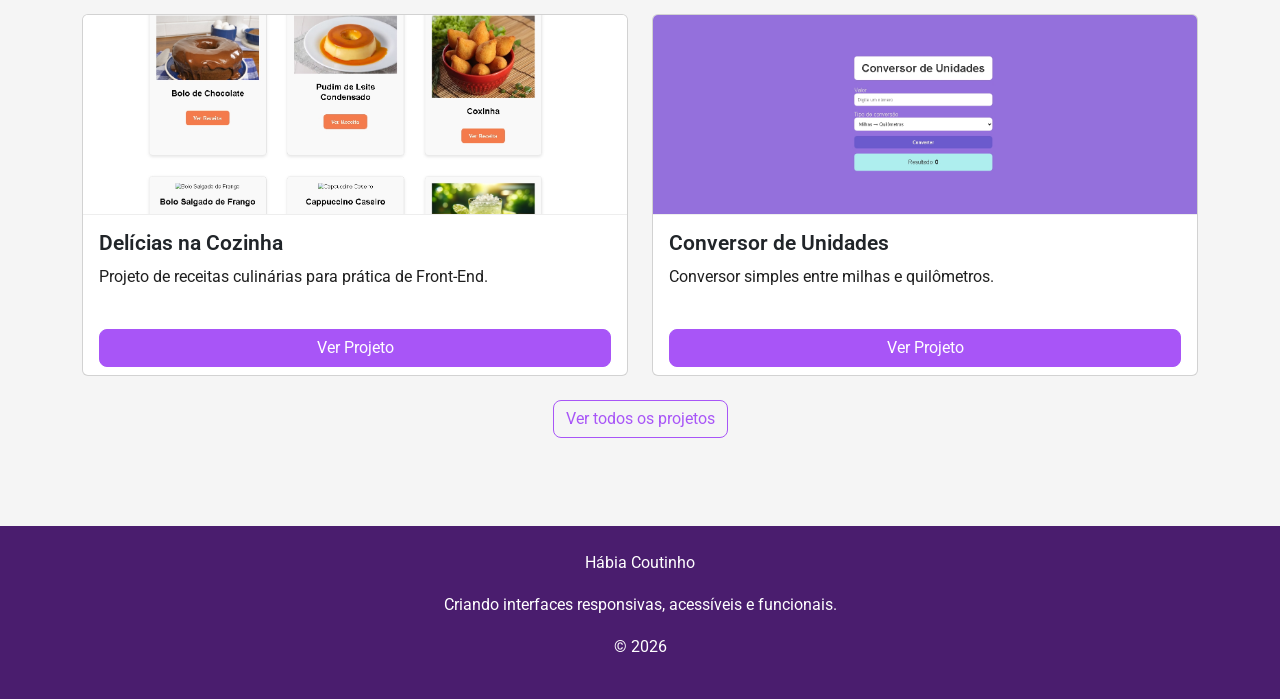
==== commit 83443100: "Update index.html" ====
--- a/index.html
+++ b/index.html
@@ -179,7 +179,7 @@
 <div class="col-md-6">
   <div class="card h-100 projeto-card">
 
-    <img src="projeto1.jpg" class="card-img-top" alt="Projeto Delícias na Cozinha">
+    <img src="imagens/projeto-site de receitas.jpeg" class="card-img-top" alt="Projeto Delícias na Cozinha">
 
     <div class="card-body">
       <h3> Delícias na Cozinha</h3>
@@ -201,7 +201,7 @@
           <div class="col-md-6">
             <div class="card h-100 projeto-card">
 
-              <img src="projeto2.jpg" class="card-img-top" alt="Conversor de Unidades">
+              <img src="imagens/projeto-conversor de unidades.jpeg" class="card-img-top" alt="Conversor de Unidades">
 
               <div class="card-body">
                 <h3>Conversor de Unidades</h3>
@@ -209,7 +209,7 @@
               </div>
 
               <div class="card-footer text-center">
-                <a href="https://habia-coutinho.github.io/unit-converter/" target="_blank" class="btn btn-primary">
+                <a href="https://habia-coutinho.github.io/conversor-de-unidades/" target="_blank" class="btn btn-primary">
                   Ver Projeto
                 </a>
               </div>
@@ -250,4 +250,4 @@
 </button>
 <script src="js/script.js"></script>
 </body>
-</html>+</html>
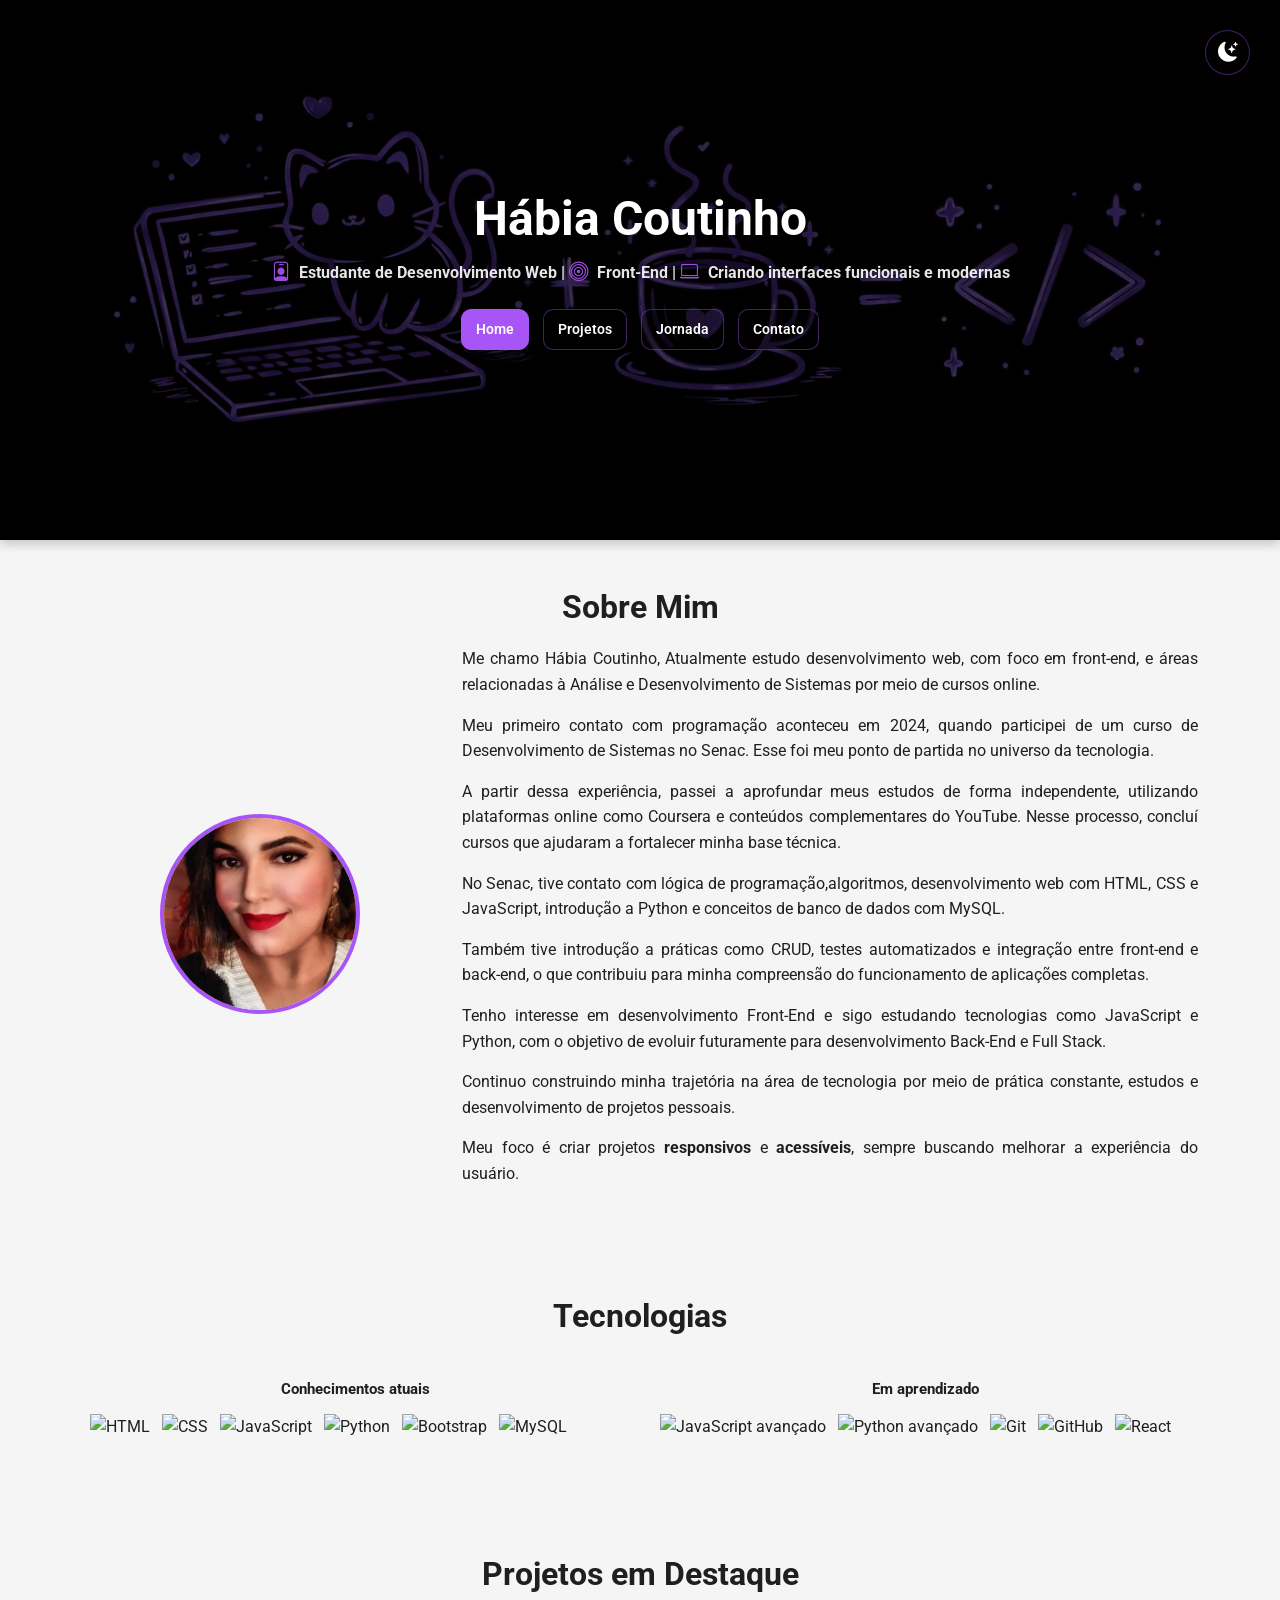
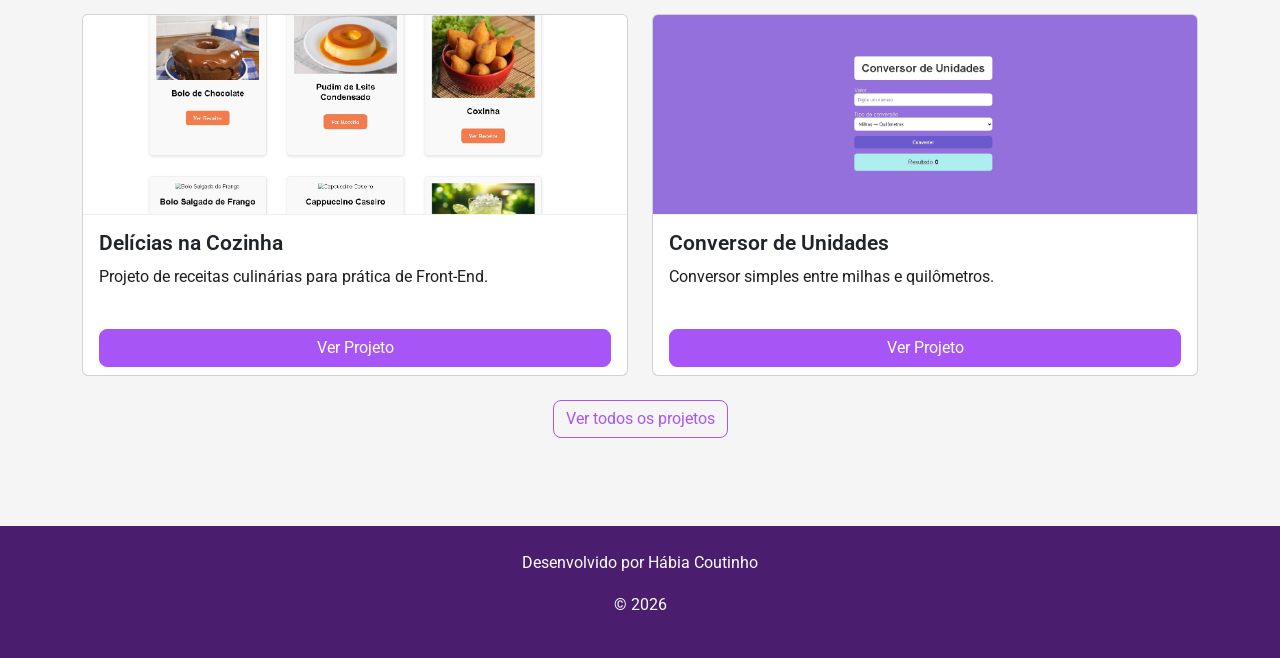
==== commit cf330c2c: "Atualizar o index.html" ====
--- a/index.html
+++ b/index.html
@@ -235,9 +235,7 @@
 <footer class="footer-site text-center py-4">
   <div class="container">
 
-    <p>Hábia Coutinho</p>
-
-    <p>Criando interfaces responsivas, acessíveis e funcionais.</p>
+    <p>Desenvolvido por Hábia Coutinho</p>
 
     <p class="rodape">
       © 2026
